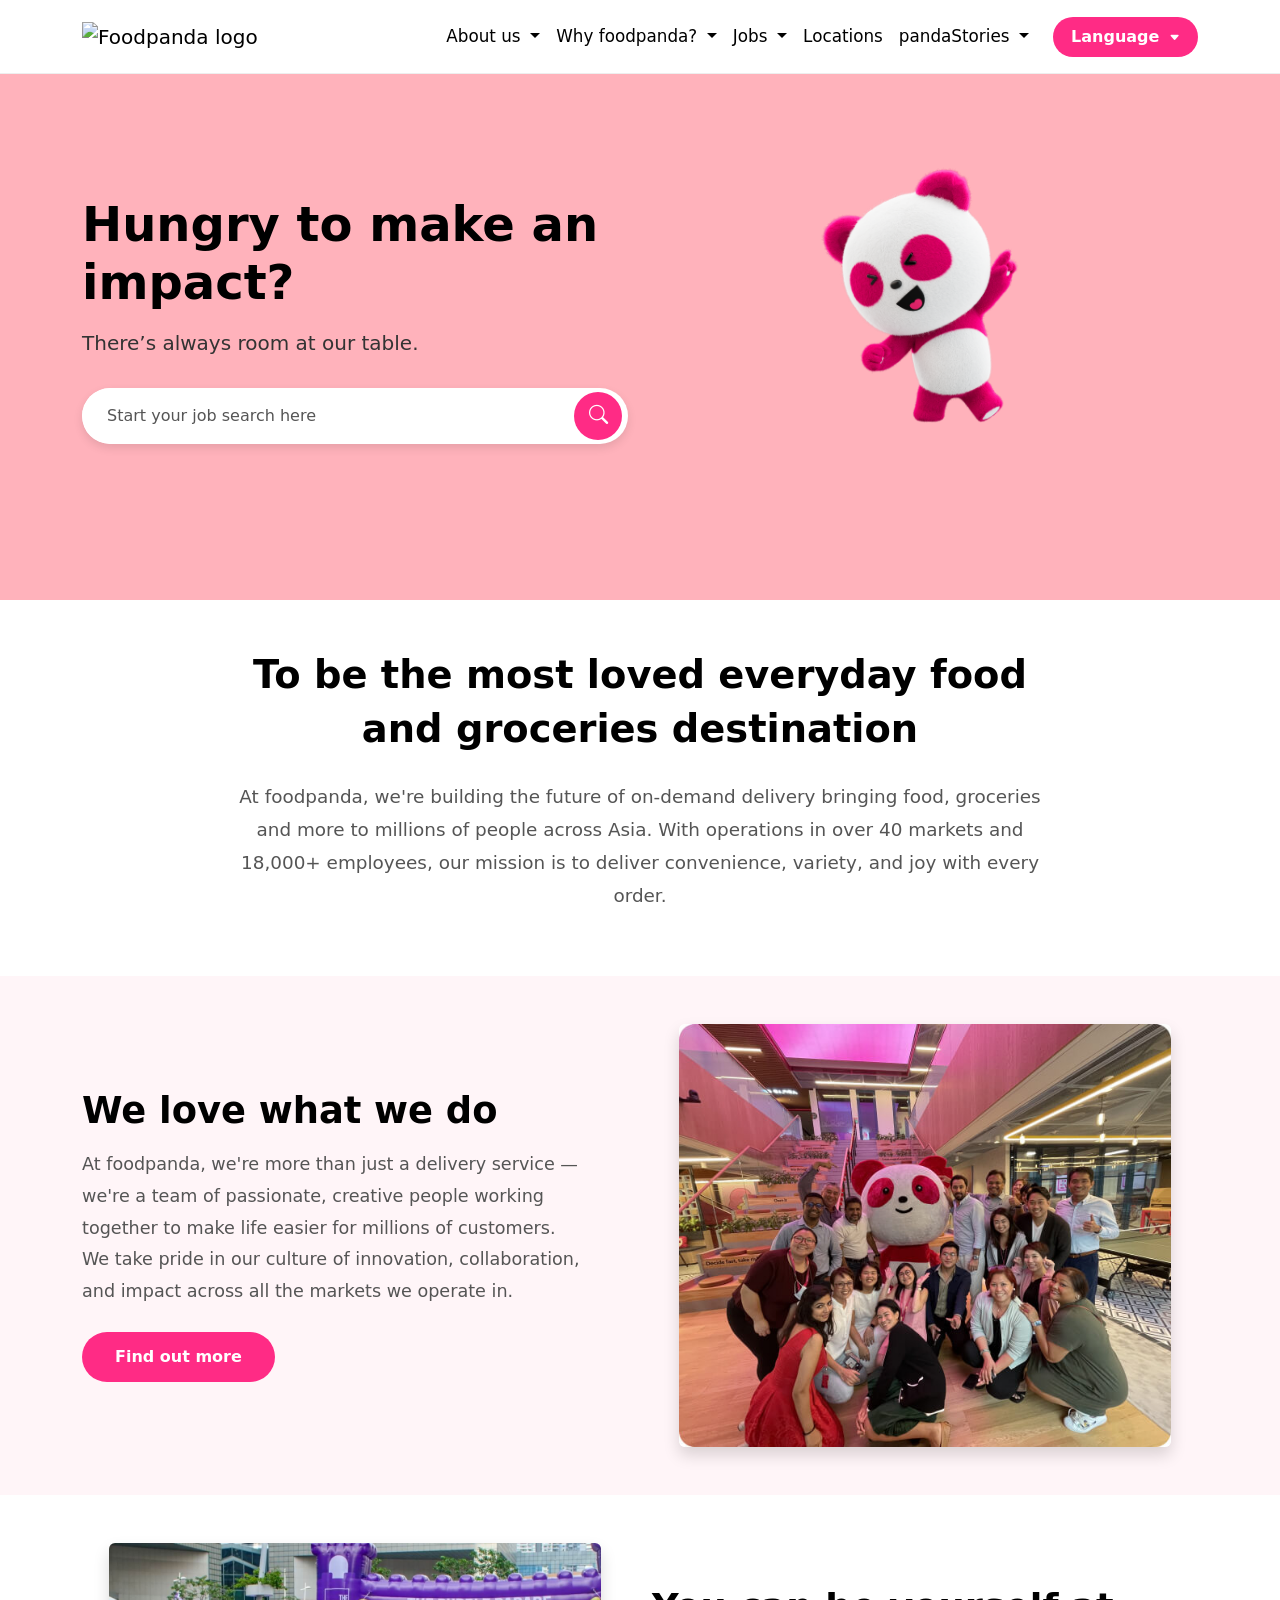
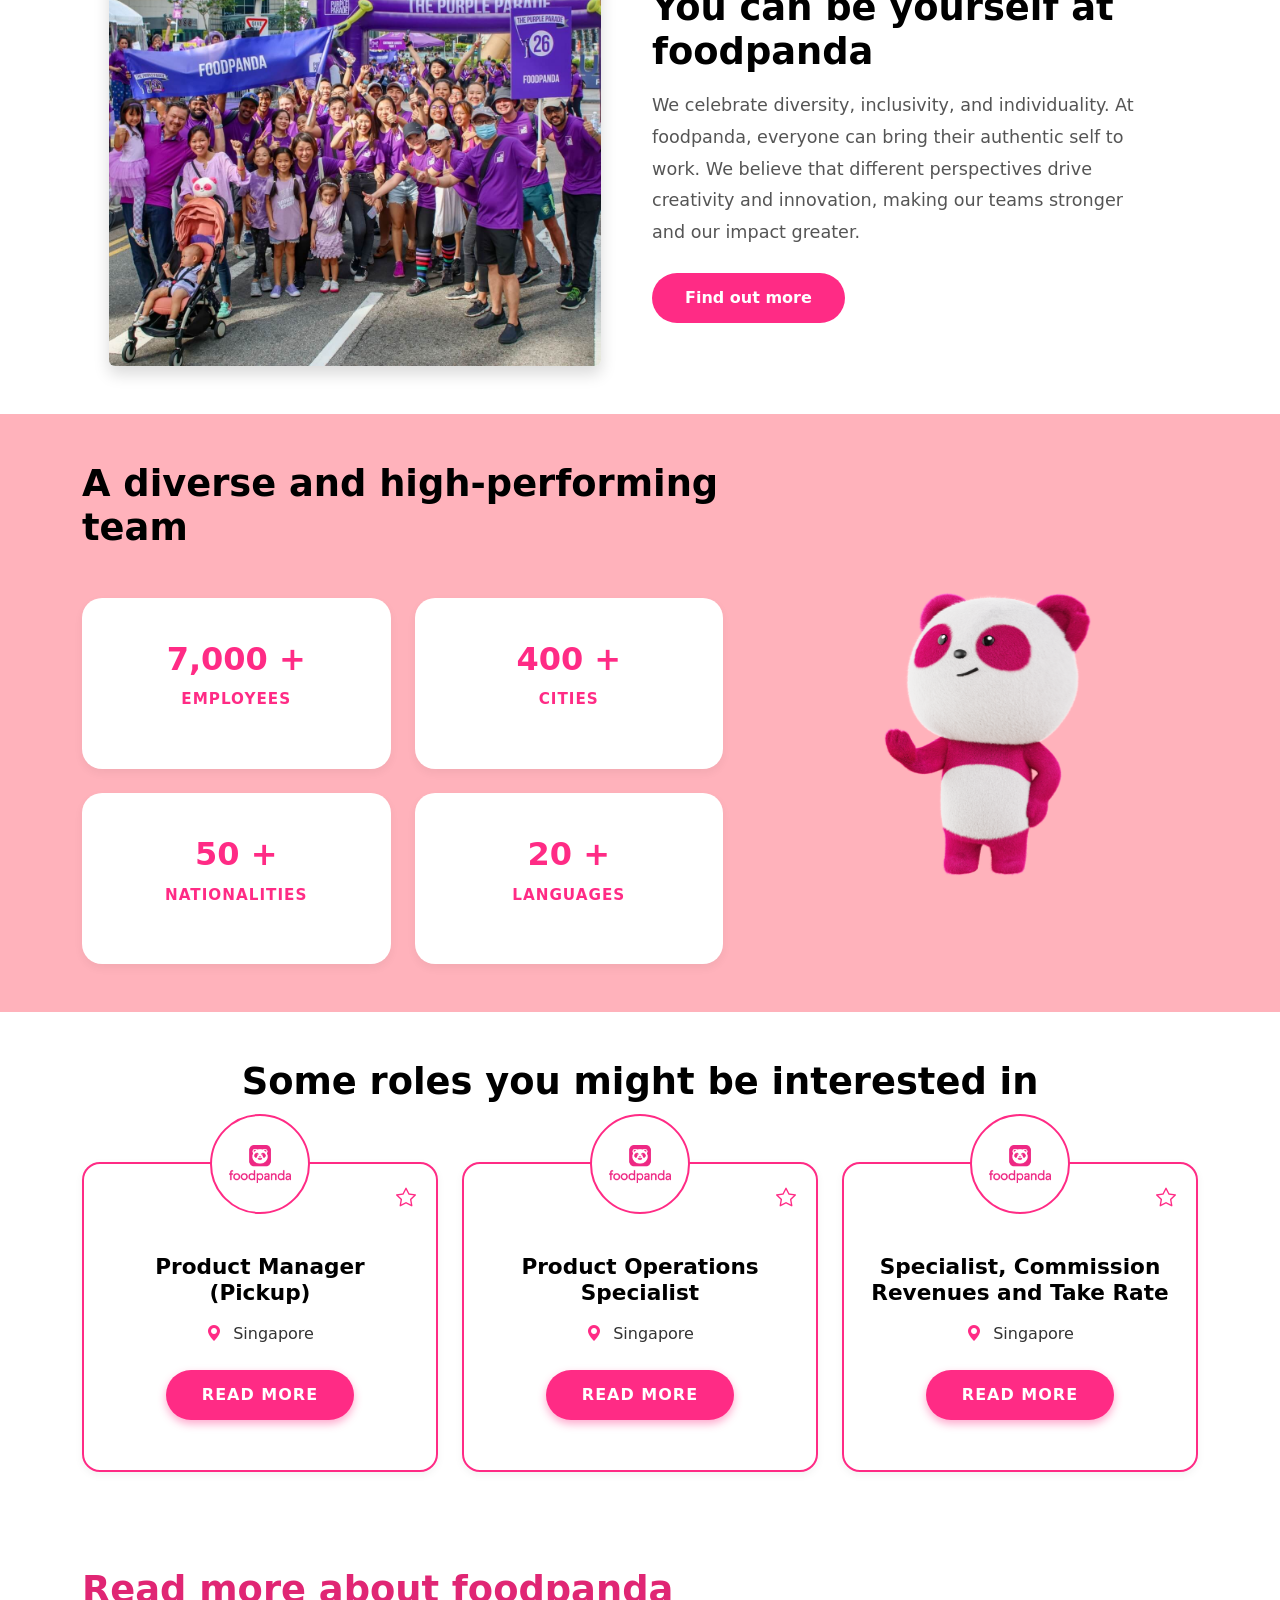
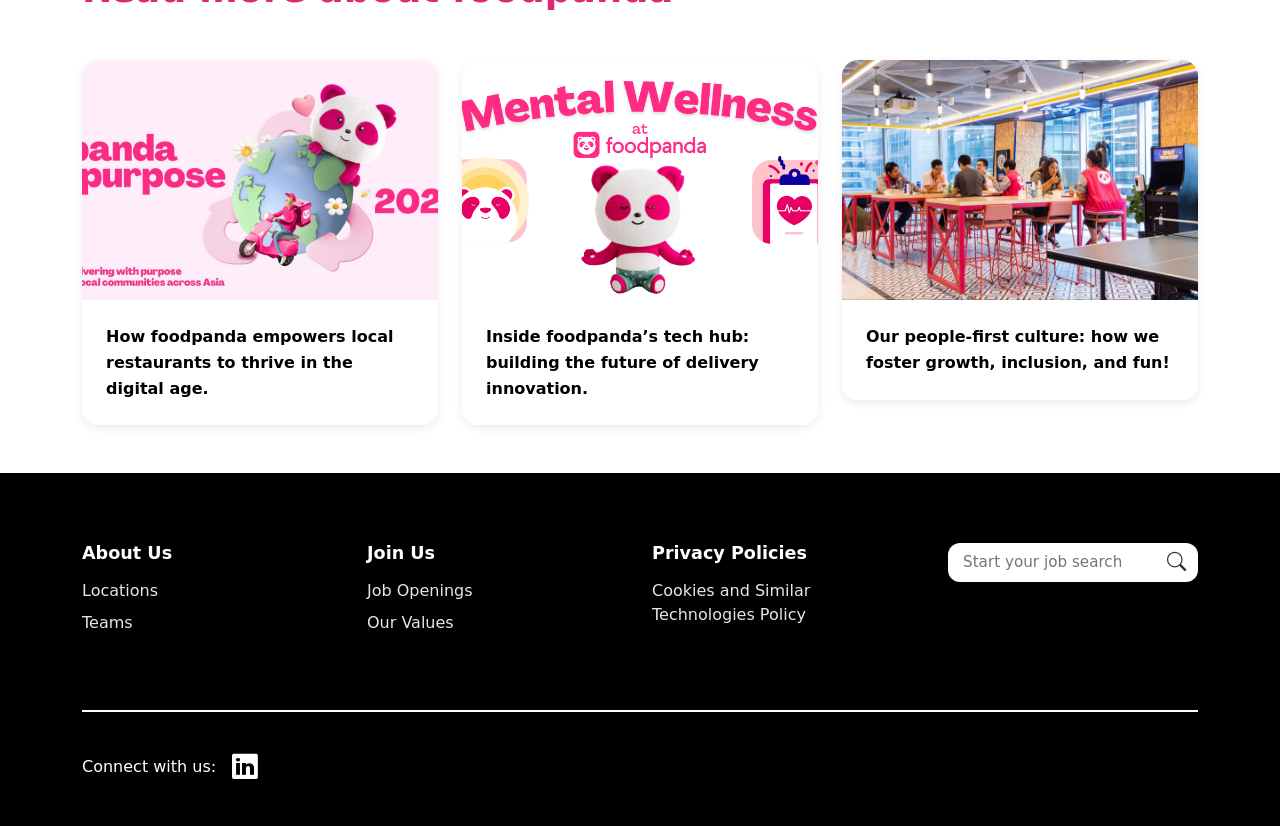
==== career.html @ 2c061052 "complete-career-page" ====
<!doctype html>
<html lang="en">

<head>
  <meta charset="utf-8">
  <meta name="viewport" content="width=device-width, initial-scale=1">
  <title>Careers | foodpanda</title>

  <!-- Bootstrap -->
  <link href="https://cdn.jsdelivr.net/npm/bootstrap@5.3.3/dist/css/bootstrap.min.css" rel="stylesheet">

  <!-- Icons -->
  <link rel="stylesheet" href="https://cdn.jsdelivr.net/npm/bootstrap-icons@1.11.3/font/bootstrap-icons.min.css">

  <!-- Custom CSS -->
  <link rel="stylesheet" href="career.css">

  <link rel="shortcut icon" href="assets/images/favicon.ico" type="image/x-icon">
</head>

<body>

  <!-- ===== NAVBAR ===== -->
<nav class="navbar navbar-expand-lg fixed-top fp-navbar">
  <div class="container">
    <!-- Logo -->
    <a class="navbar-brand" href="#">
      <img src="assets/images/foodpanda-logo.svg" alt="Foodpanda logo">
    </a>

    <!-- Toggler button -->
    <button class="navbar-toggler" type="button" data-bs-toggle="collapse" data-bs-target="#navbarNav"
      aria-controls="navbarNav" aria-expanded="false" aria-label="Toggle navigation">
      <span class="navbar-toggler-icon"></span>
    </button>

    <!-- Navbar Links -->
    <div class="collapse navbar-collapse" id="navbarNav">
      <ul class="navbar-nav ms-auto align-items-lg-center">
        <!-- About Us -->
        <li class="nav-item dropdown">
          <a class="nav-link dropdown-toggle" href="#" id="aboutDropdown" role="button" data-bs-toggle="dropdown"
            aria-expanded="false">
            About us
          </a>
          <ul class="dropdown-menu" aria-labelledby="aboutDropdown">
            <li><a class="dropdown-item" href="#">Culture and Values</a></li>
            <li><a class="dropdown-item" href="#">Our Teams</a></li>
          </ul>
        </li>

        <!-- Why foodpanda -->
        <li class="nav-item dropdown">
          <a class="nav-link dropdown-toggle" href="#" id="whyDropdown" role="button" data-bs-toggle="dropdown"
            aria-expanded="false">
            Why foodpanda?
          </a>
          <ul class="dropdown-menu" aria-labelledby="whyDropdown">
            <li><a class="dropdown-item" href="#">Culture and Values</a></li>
            <li><a class="dropdown-item" href="#">Diversity, Equity & Inclusion</a></li>
            <li><a class="dropdown-item" href="#">Benifits</a></li>
          </ul>
        </li>
        
        <!-- Jobs -->
        <li class="nav-item dropdown">
          <a class="nav-link dropdown-toggle" href="#" id="jobsDropdown" role="button" data-bs-toggle="dropdown"
            aria-expanded="false">
            Jobs
          </a>
          <ul class="dropdown-menu" aria-labelledby="jobsDropdown">
            <li><a class="dropdown-item" href="#">All Jobs</a></li>
            <li><a class="dropdown-item" href="#">PowerUp! SG Tech Traineeship</a></li>
          </ul>
        </li>

        <!-- Locations -->
        <li class="nav-item">
          <a class="nav-link" href="#">Locations</a>
        </li>

        <!-- pandaStories -->
        <li class="nav-item dropdown">
          <a class="nav-link dropdown-toggle" href="#" id="storiesDropdown" role="button" data-bs-toggle="dropdown"
            aria-expanded="false">
            pandaStories
          </a>
          <ul class="dropdown-menu" aria-labelledby="storiesDropdown">
            <li><a class="dropdown-item" href="#">Foodpanda Blog</a></li>
            <li><a class="dropdown-item" href="#">Foodpanda News</a></li>
            <li><a class="dropdown-item" href="#">Foodpanda Data Blog</a></li>
          </ul>
        </li>

        <!-- Language Button -->
        <li class="nav-item ms-lg-3">
          <button class="btn-language">Language <i class="bi bi-caret-down-fill"></i></button>
        </li>
      </ul>
    </div>
  </div>
</nav>



  <!-- ===== HERO SECTION ===== -->
  <section class="career-hero d-flex align-items-center">
    <div class="container">
      <div class="row align-items-center">
        <!-- Left Text -->
        <div class="col-lg-6 col-md-8 text-center text-md-start">
          <h1 class="fw-bold mb-3">Hungry to make an impact?</h1>
          <p class="hero-subtext mb-4">There’s always room at our table.</p>

          <!-- Search Bar -->
          <div class="search-bar d-flex align-items-center">
            <input type="text" class="form-control" placeholder="Start your job search here">
            <button class="btn btn-pink"><i class="bi bi-search"></i></button>
          </div>
        </div>

        <!-- Right Image -->
        <div class="col-lg-6 text-center mt-5 mt-lg-0">
          <img src="assets/images/panda.png" class="hero-img img-fluid">
        </div>
      </div>
    </div>
  </section>


<!-- ===== OUR MISSION SECTION ===== -->
<section class="mission-section text-center py-5">
  <div class="container">
    <h2 class="fw-bold mb-4">
      To be the most loved everyday food and groceries destination
    </h2>
    <p class="mission-text mx-auto">
      At foodpanda, we're building the future of on-demand delivery bringing food, groceries and more to millions 
      of people across Asia. With operations in over 40 markets and 18,000+ employees, our mission is to deliver 
      convenience, variety, and joy with every order.
    </p>
  </div>
</section>


<!-- ===== WE LOVE WHAT WE DO SECTION ===== -->
<section class="love-section py-5">
  <div class="container">
    <div class="row align-items-center">
      <!-- Left text -->
      <div class="col-lg-6 mb-4 mb-lg-0">
        <h2 class="fw-bold mb-3">We love what we do</h2>
        <p class="love-text mb-4">
          At foodpanda, we're more than just a delivery service — we're a team of passionate, 
          creative people working together to make life easier for millions of customers.  
          We take pride in our culture of innovation, collaboration, and impact across all the 
          markets we operate in.
        </p>
        <a href="#" class="btn btn-pink">Find out more</a>
      </div>

      <!-- Right image -->
      <div class="col-lg-6 text-center">
        <img src="assets/images/love-what-we-do.jpg" alt="We love what we do" class="img-fluid rounded shadow love-img">
      </div>
    </div>
  </div>
</section>


<!-- ===== YOU CAN BE YOURSELF SECTION ===== -->
<section class="yourself-section py-5">
  <div class="container">
    <div class="row align-items-center flex-lg-row-reverse">
      <!-- Text (right side on desktop) -->
      <div class="col-lg-6 mb-4 mb-lg-0">
        <h2 class="fw-bold mb-3">You can be yourself at foodpanda</h2>
        <p class="yourself-text mb-4">
          We celebrate diversity, inclusivity, and individuality.  
          At foodpanda, everyone can bring their authentic self to work.  
          We believe that different perspectives drive creativity and innovation,  
          making our teams stronger and our impact greater.
        </p>
        <a href="#" class="btn btn-pink">Find out more</a>
      </div>

      <!-- Image (left side) -->
      <div class="col-lg-6 text-center">
        <img src="assets/images/be-yourself.jpg" alt="Be yourself at foodpanda" class="img-fluid rounded shadow yourself-img">
      </div>
    </div>
  </div>
</section>


<!-- ===== DIVERSE & HIGH-PERFORMING TEAM SECTION ===== -->
<section class="team-section py-5">
  <div class="container">
    <div class="row align-items-center">
      <!-- Left content -->
      <div class="col-lg-7 text-center text-lg-start mb-5 mb-lg-0">
        <h2 class="fw-bold mb-5">A diverse and high-performing team</h2>
        <div class="row g-4 justify-content-center justify-content-lg-start">
          
          <div class="col-6 col-md-6 col-lg-6">
            <div class="stat-card">
              <h3>7,000 +</h3>
              <p>EMPLOYEES</p>
            </div>
          </div>
          
          <div class="col-6 col-md-6 col-lg-6">
            <div class="stat-card">
              <h3>400 +</h3>
              <p>CITIES</p>
            </div>
          </div>

          <div class="col-6 col-md-6 col-lg-6">
            <div class="stat-card">
              <h3>50 +</h3>
              <p>NATIONALITIES</p>
            </div>
          </div>
          
          <div class="col-6 col-md-6 col-lg-6">
            <div class="stat-card">
              <h3>20 +</h3>
              <p>LANGUAGES</p>
            </div>
          </div>

        </div>
      </div>

      <!-- Right mascot image -->
      <div class="col-lg-5 text-center">
        <img src="assets/images/panda-image.svg" alt="panda mascot" class="img-fluid team-img">
      </div>
    </div>
  </div>
</section>
<!-- ===== JOB ROLES SECTION (REAL DESIGN) ===== -->
<section class="roles-section py-5">
  <div class="container text-center">
    <h2 class="fw-bold mb-5">Some roles you might be interested in</h2>

    <div class="row g-4 justify-content-center">

      <!-- Card 1 -->
      <div class="col-md-6 col-lg-4">
        <div class="role-card position-relative">
          <div class="role-logo-circle">
            <img src="assets/images/foodpanda-logo-small.png" alt="Foodpanda logo">
          </div>
          <i class="bi bi-star role-fav"></i>
          <div class="role-content">
            <h4 class="fw-bold mb-3">Product Manager (Pickup)</h4>
            <p class="role-location mb-4">
              <i class="bi bi-geo-alt-fill"></i> Singapore
            </p>
            <a href="#" class="btn btn-pink-fill">Read more</a>
          </div>
        </div>
      </div>

      <!-- Card 2 -->
      <div class="col-md-6 col-lg-4">
        <div class="role-card position-relative">
          <div class="role-logo-circle">
            <img src="assets/images/foodpanda-logo-small.png" alt="Foodpanda logo">
          </div>
          <i class="bi bi-star role-fav"></i>
          <div class="role-content">
            <h4 class="fw-bold mb-3">Product Operations Specialist</h4>
            <p class="role-location mb-4">
              <i class="bi bi-geo-alt-fill"></i> Singapore
            </p>
            <a href="#" class="btn btn-pink-fill">Read more</a>
          </div>
        </div>
      </div>

      <!-- Card 3 -->
      <div class="col-md-6 col-lg-4">
        <div class="role-card position-relative">
          <div class="role-logo-circle">
            <img src="assets/images/foodpanda-logo-small.png" alt="Foodpanda logo">
          </div>
          <i class="bi bi-star role-fav"></i>
          <div class="role-content">
            <h4 class="fw-bold mb-3">Specialist, Commission Revenues and Take Rate</h4>
            <p class="role-location mb-4">
              <i class="bi bi-geo-alt-fill"></i> Singapore
            </p>
            <a href="#" class="btn btn-pink-fill">Read more</a>
          </div>
        </div>
      </div>

    </div>
  </div>
</section>


<!-- ===== READ MORE ABOUT FOODPANDA SECTION ===== -->
<section class="about-fp-section py-5">
  <div class="container text-center">
    <h2 class="fw-bold mb-5">Read more about foodpanda</h2>

    <div class="row g-4 justify-content-center">

      <!-- CARD 1 -->
      <div class="col-md-6 col-lg-4">
        <div class="fp-article-card">
          <div class="fp-img">
            <img src="assets/images/article-1.jpg" alt="foodpanda article 1">
          </div>
          <div class="fp-text text-start p-4">
            <p class="mb-0 fw-semibold">How foodpanda empowers local restaurants to thrive in the digital age.</p>
          </div>
        </div>
      </div>

      <!-- CARD 2 -->
      <div class="col-md-6 col-lg-4">
        <div class="fp-article-card">
          <div class="fp-img">
            <img src="assets/images/article-2.jpg" alt="foodpanda article 2">
          </div>
          <div class="fp-text text-start p-4">
            <p class="mb-0 fw-semibold">Inside foodpanda’s tech hub: building the future of delivery innovation.</p>
          </div>
        </div>
      </div>

      <!-- CARD 3 -->
      <div class="col-md-6 col-lg-4">
        <div class="fp-article-card">
          <div class="fp-img">
            <img src="assets/images/article-3.jpg" alt="foodpanda article 3">
          </div>
          <div class="fp-text text-start p-4">
            <p class="mb-0 fw-semibold">Our people-first culture: how we foster growth, inclusion, and fun!</p>
          </div>
        </div>
      </div>

    </div>
  </div>
</section>


<!-- ===== FOOTER SECTION ===== -->
<footer class="career-footer">
  <div class="container">

    <div class="row align-items-start footer-main">
      <!-- About Us -->
      <div class="col-md-3 col-6 mb-4">
        <h5>About Us</h5>
        <ul class="footer-links list-unstyled">
          <li><a href="#">Locations</a></li>
          <li><a href="#">Teams</a></li>
        </ul>
      </div>

      <!-- Join Us -->
      <div class="col-md-3 col-6 mb-4">
        <h5>Join Us</h5>
        <ul class="footer-links list-unstyled">
          <li><a href="#">Job Openings</a></li>
          <li><a href="#">Our Values</a></li>
        </ul>
      </div>

      <!-- Privacy -->
      <div class="col-md-3 col-12 mb-4">
        <h5>Privacy Policies</h5>
        <ul class="footer-links list-unstyled">
          <li><a href="#">Cookies and Similar Technologies Policy</a></li>
        </ul>
      </div>

      <!-- Search Bar -->
      <div class="col-md-3 col-12 mb-4 text-md-end text-start">
        <div class="footer-search position-relative">
          <input type="text" class="footer-search-input" placeholder="Start your job search">
          <i class="bi bi-search footer-search-icon"></i>
        </div>
      </div>
    </div>


    <hr class="footer-divider">

<div class="footer-bottom d-flex align-items-center flex-wrap">
  <p class="mb-0 me-2">Connect with us:</p>
  <a href="#" class="footer-social-linkedin">
    <i class="bi bi-linkedin"></i>
  </a>
</div>
    
  </div>
</footer>












  <!-- Bootstrap JS -->
  <script src="https://cdn.jsdelivr.net/npm/bootstrap@5.3.3/dist/js/bootstrap.bundle.min.js"></script>
  <script src="career.js"></script>
</body>

</html>
---- career.css ----
* {
  margin: 0;
  padding: 0;
  box-sizing: border-box;
}
/* ===== FOODPANDA CAREERS NAVBAR ===== */
.fp-navbar {
  background-color: #fff;
  border-bottom: 1px solid #eee;
  padding: 14px 0;
  z-index: 1000;
  transition: all 0.3s ease;
}

.navbar-brand img {
  height: 38px;
}

/* Nav links */
.nav-link {
  color: #000 !important;
  font-weight: 500;
  font-size: 1.05rem;
  padding: 10px 15px;
  transition: color 0.3s ease;
}

.nav-link:hover {
  color: #FF2B85 !important;
}

.nav-item.dropdown .dropdown-menu {
  border-radius: 10px;
  border: none;
  box-shadow: 0 5px 15px rgba(0, 0, 0, 0.15);
  padding: 10px 0;
}

.dropdown-item {
  font-weight: 500;
  padding: 10px 20px;
}

.dropdown-item:hover {
  background-color: #FFF0F5;
  color: #FF2B85;
}

/* Saved Jobs link */
.saved-jobs {
  color: #FF2B85 !important;
  font-weight: 600;
}

/* Language Button */
.btn-language {
  background-color: #FF2B85;
  color: #fff;
  border: none;
  border-radius: 30px;
  padding: 8px 18px;
  font-weight: 600;
  transition: background 0.3s ease;
}

.btn-language:hover {
  background-color: #e02674;
}

/* Navbar toggler (Bootstrap) */
.navbar-toggler {
  border: none;
}

.navbar-toggler-icon {
  background-image: url("data:image/svg+xml,%3Csvg xmlns='http://www.w3.org/2000/svg' fill='%23000' viewBox='0 0 30 30'%3E%3Cpath stroke='rgba%280, 0, 0, 0.6%29' stroke-width='2' stroke-linecap='round' d='M4 7h22M4 15h22M4 23h22'/%3E%3C/svg%3E");
}

/* Dropdown caret icon spacing */
.bi-caret-down-fill {
  font-size: 0.7rem;
  margin-left: 4px;
}

/* Responsive behavior */
@media (max-width: 992px) {
  .nav-link {
    padding: 10px;
    text-align: center;
  }
  .btn-language {
    margin: 10px auto;
    display: block;
  }
  .saved-jobs {
    text-align: center;
  }
}

/* ===== HERO SECTION ===== */
.career-hero {
  background-color: #ffb2bb; /* corrected pink tone */
  min-height: 600px;
  padding-top: 120px;
  padding-bottom: 80px;
}

.career-hero h1 {
  font-size: 3rem;
  font-weight: 800;
  color: #000;
}

.hero-subtext {
  font-size: 1.25rem;
  color: #333;
}
/* ===== SEARCH BAR FIX ===== */
.search-bar {
  display: flex;
  align-items: center;
  background-color: #fff;
  border-radius: 50px;
  overflow: hidden;
  width: 100%;
  max-width: 600px; /* ✅ longer, matching real site */
  margin-top: 30px;
  margin-left: 0;
  box-shadow: 0 4px 10px rgba(0, 0, 0, 0.1);
}

.search-bar input {
  flex: 1;
  border: none;
  padding: 16px 25px;
  font-size: 1rem;
  color: #333;
  outline: none;
  border-radius: 50px 0 0 50px;
}

.search-bar input::placeholder {
  color: #555;
  font-weight: 500;
}

.search-bar .btn-pink {
  background-color: #FF2B85;
  color: #fff;
  border: none;
  border-radius: 50%;
  width: 48px;
  height: 48px;
  display: flex;
  align-items: center;
  justify-content: center;
  margin-right: 6px;
  margin-left: -10px;
  transition: background-color 0.3s ease;
}

.search-bar .btn-pink:hover {
  background-color: #e02674;
}

.search-bar .btn-pink i {
  font-size: 1.2rem;
}

.hero-img {
  max-width: 420px;
}

/* ===== RESPONSIVE ===== */
@media (max-width: 992px) {
  .career-hero {
    text-align: center;
    padding-top: 100px;
  }

  .career-hero h1 {
    font-size: 2.3rem;
  }

  .search-bar {
    margin: 20px auto 0;
  }

  .hero-img {
    max-width: 300px;
    margin-top: 30px;
  }
}


/* ===== OUR MISSION SECTION ===== */
.mission-section {
  background-color: #fff;
  color: #000;
  padding: 100px 0;
}

.mission-section h2 {
  font-size: 2.4rem;
  font-weight: 800;
  max-width: 800px;
  margin: 0 auto 25px auto;
  line-height: 1.4;
}

.mission-text {
  font-size: 1.15rem;
  color: #555;
  max-width: 820px;
  line-height: 1.8;
}

/* Responsive */
@media (max-width: 992px) {
  .mission-section h2 {
    font-size: 2rem;
  }

  .mission-text {
    font-size: 1rem;
  }
}


/* ===== WE LOVE WHAT WE DO ===== */
.love-section {
  background-color: #FFF5F8; /* light soft pink background */
  color: #000;
  padding: 100px 0;
}

.love-section h2 {
  font-size: 2.3rem;
  font-weight: 800;
  margin-bottom: 20px;
}

.love-text {
  font-size: 1.1rem;
  color: #555;
  line-height: 1.8;
  max-width: 500px;
}

.love-section .btn-pink {
  background-color: #FF2B85;
  color: #fff;
  border-radius: 30px;
  padding: 12px 32px;
  font-weight: 600;
  transition: background-color 0.3s ease;
}

.love-section .btn-pink:hover {
  background-color: #e02674;
}

.love-img {
  border-radius: 12px;
  max-width: 90%;
  transition: transform 0.3s ease;
}

.love-img:hover {
  transform: scale(1.03);
}

/* Responsive */
@media (max-width: 992px) {
  .love-section {
    text-align: center;
    padding: 80px 20px;
  }
  .love-section h2 {
    font-size: 2rem;
  }
  .love-text {
    font-size: 1rem;
    margin: 0 auto 20px;
  }
  .love-img {
    max-width: 100%;
  }
}


/* ===== YOU CAN BE YOURSELF SECTION ===== */
.yourself-section {
  background-color: #fff;
  color: #000;
  padding: 100px 0;
}

.yourself-section h2 {
  font-size: 2.3rem;
  font-weight: 800;
  margin-bottom: 20px;
}

.yourself-text {
  font-size: 1.1rem;
  color: #555;
  line-height: 1.8;
  max-width: 500px;
}

.yourself-section .btn-pink {
  background-color: #FF2B85;
  color: #fff;
  border-radius: 30px;
  padding: 12px 32px;
  font-weight: 600;
  transition: background-color 0.3s ease;
}

.yourself-section .btn-pink:hover {
  background-color: #e02674;
}

.yourself-img {
  border-radius: 12px;
  max-width: 90%;
  transition: transform 0.3s ease;
}

.yourself-img:hover {
  transform: scale(1.03);
}

/* Responsive */
@media (max-width: 992px) {
  .yourself-section {
    text-align: center;
    padding: 80px 20px;
  }
  .yourself-section h2 {
    font-size: 2rem;
  }
  .yourself-text {
    font-size: 1rem;
    margin: 0 auto 20px;
  }
  .yourself-img {
    max-width: 100%;
    margin-bottom: 25px;
  }
}

/* ===== TEAM SECTION (CARD STYLE) ===== */
.team-section {
  background-color: #ffb2bb; /* ✅ light pink tone like real Foodpanda site */
  color: #000;
  padding: 100px 0;
}

.team-section h2 {
  font-size: 2.3rem;
  font-weight: 800;
  color: #000;
}

.stat-card {
  background-color: #fff;
  border-radius: 20px;
  padding: 40px 30px;
  text-align: center;
  border: 2px solid rgba(255, 255, 255, 0.6);
  box-shadow: 0 4px 10px rgba(0, 0, 0, 0.05);
  transition: transform 0.3s ease, box-shadow 0.3s ease;
}

.stat-card:hover {
  transform: translateY(-5px);
  box-shadow: 0 6px 18px rgba(0, 0, 0, 0.1);
}

.stat-card h3 {
  font-size: 2rem;
  font-weight: 800;
  color: #FF2B85;
  margin-bottom: 10px;
}

.stat-card p {
  font-size: 0.95rem;
  font-weight: 700;
  color: #FF2B85;
  letter-spacing: 1px;
}

.team-img {
  max-width: 350px;
}

/* Responsive */
@media (max-width: 992px) {
  .team-section {
    text-align: center;
    padding: 80px 20px;
  }

  .stat-card {
    padding: 30px 20px;
  }

  .stat-card h3 {
    font-size: 1.7rem;
  }

  .team-img {
    max-width: 280px;
    margin-top: 40px;
  }
}

/* ===== JOB ROLES SECTION ===== */

.roles-section {
  background-color: #fff;
  color: #000;
  padding: 100px 0;
}
.roles-section h2 {
  font-size: 2.3rem;
  font-weight: 800;
  margin-bottom: 70px; /* ⬅️ increased from 60px to 70px for proper spacing */
}

.roles-section .row {
  padding-top: 10px;
}

/* CARD DESIGN */
.role-card {
  background-color: #fff;
  border: 2px solid #FF2B85;
  border-radius: 18px;
  position: relative;
  padding: 70px 25px 50px;
  transition: all 0.3s ease;
  overflow: visible;
  box-shadow: 0 3px 8px rgba(0, 0, 0, 0.05);
}

.role-card:hover {
  transform: translateY(-5px);
  box-shadow: 0 6px 15px rgba(0, 0, 0, 0.12);
}

/* LOGO CIRCLE — positioned on card border */
.role-logo-circle {
  width: 100px;
  height: 100px;
  border-radius: 50%;
  border: 2px solid #FF2B85;
  background: #fff;
  display: flex;
  align-items: center;
  justify-content: center;
  position: absolute;
  top: -50px;
  left: 50%;
  transform: translateX(-50%);
  z-index: 2;
}

.role-logo-circle img {
  height: 38px;
}

/* STAR ICON */
.role-fav {
  position: absolute;
  top: 18px;
  right: 20px;
  font-size: 1.25rem;
  color: #FF2B85;
  cursor: pointer;
  transition: transform 0.3s ease;
}

.role-fav:hover {
  transform: scale(1.2);
}

/* TEXT & SPACING */
.role-content {
  padding-top: 20px;
}

.role-card h4 {
  font-size: 1.35rem;
  font-weight: 700;
  color: #000;
  margin-bottom: 15px;
}

.role-location {
  font-size: 1rem;
  color: #333;
}

.role-location i {
  color: #FF2B85;
  margin-right: 6px;
}

/* BUTTON — identical to real Foodpanda */
.btn-pink-fill {
  display: inline-block;
  background-color: #FF2B85;
  color: #fff;
  border: none;
  border-radius: 40px;
  padding: 13px 36px;
  font-weight: 700;
  letter-spacing: 1px;
  text-transform: uppercase;
  box-shadow: 0 4px 8px rgba(255, 43, 133, 0.4);
  transition: all 0.3s ease;
}

.btn-pink-fill:hover {
  background-color: #e02674;
  box-shadow: 0 6px 16px rgba(0, 0, 0, 0.2);
  color: #fff;
}

/* RESPONSIVE DESIGN */
@media (max-width: 992px) {
  .roles-section {
    padding: 80px 20px;
  }

  .role-card {
    margin-top: 60px;
  }

  .role-logo-circle {
    width: 80px;
    height: 80px;
    top: -40px;
  }

  .roles-section h2 {
    font-size: 2rem;
  }
}


/* ===== READ MORE ABOUT FOODPANDA ===== */
.about-fp-section {
  background-color: #fff;
  color: #000;
  padding: 100px 0;
}

.about-fp-section h2 {
  font-size: 2.3rem;
  font-weight: 800;
  margin-bottom: 70px;
  color: #e02674;
  text-align: left;
}

/* Card styling */
.fp-article-card {
  border-radius: 16px;
  overflow: hidden;
  background-color: #fff;
  box-shadow: 0 3px 10px rgba(0, 0, 0, 0.08);
  transition: all 0.35s ease;
  cursor: pointer;
}

.fp-article-card:hover {
  transform: translateY(-6px);
  box-shadow: 0 6px 16px rgba(0, 0, 0, 0.15);
}

/* Image part */
.fp-article-card .fp-img img {
  width: 100%;
  height: 240px;
  object-fit: cover;
  transition: transform 0.5s ease;
}

.fp-article-card:hover .fp-img img {
  transform: scale(1.05);
}

/* Text part */
.fp-text {
  background: #fff;
  color: #000;
  font-size: 1rem;
  line-height: 1.6;
}

.fp-text p {
  margin: 0;
}

/* Responsive */
@media (max-width: 992px) {
  .fp-article-card .fp-img img {
    height: 200px;
  }
  .about-fp-section h2 {
    font-size: 2rem;
  }
}

/* ===== CAREER PAGE FOOTER (REAL STYLE) ===== */
.career-footer {
  background-color: #000;
  color: #fff;
  padding: 70px 0 40px;
  font-size: 1rem;
}

.career-footer h5 {
  font-weight: 700;
  margin-bottom: 15px;
  font-size: 1.1rem;
}

.footer-links li {
  margin-bottom: 8px;
}

.footer-links a {
  color: #fff;
  text-decoration: none;
  opacity: 0.9;
  transition: opacity 0.3s ease;
}

.footer-links a:hover {
  opacity: 0.7;
}

/* Footer Search */
.footer-search {
  position: relative;
  display: inline-block;
}

.footer-search-input {
  border: none;
  border-radius: 12px;
  padding: 8px 40px 8px 15px;
  background: #fff;
  color: #333;
  font-size: 0.95rem;
  width: 100%;
  max-width: 260px;
}

.footer-search-icon {
  position: absolute;
  top: 50%;
  right: 12px;
  transform: translateY(-50%);
  font-size: 1.2rem;
  color: #000;
  opacity: 0.8;
}

/* Divider line */
.footer-divider {
  border: none;
  border-top: 1px solid rgba(255, 255, 255, 0.4);
  margin: 40px 0;
}

/* Bottom */
.footer-bottom {
  color: #fff;
  font-size: 0.95rem;
}

.footer-social a {
  color: #fff;
  font-size: 1.5rem;
  margin-left: 10px;
  transition: opacity 0.3s ease, transform 0.3s ease;
}

.footer-social a:hover {
  opacity: 0.8;
  transform: scale(1.1);
}

/* === Divider (thick white line) === */
.footer-divider {
  border: none;
  border-top: 2px solid #fff; /* thicker and pure white */
  margin: 35px 0;
  opacity: 1;
}

/* === Footer bottom alignment === */
.footer-bottom {
  color: #fff;
  font-size: 1rem;
  display: flex;
  align-items: center;
  gap: 8px;
}

/* === LinkedIn icon inline with text === */
.footer-social-linkedin i {
  color: #fff;
  font-size: 1.6rem;
  transition: transform 0.3s ease, opacity 0.3s ease;
}

.footer-social-linkedin i:hover {
  transform: scale(1.15);
  opacity: 0.8;
}

/* Responsive */
@media (max-width: 768px) {
  .career-footer {
    text-align: center;
  }
  .footer-bottom {
    flex-direction: column;
    gap: 10px;
    justify-content: center;
  }
  .footer-search-input {
    max-width: 100%;
  }
}


/* ===== BACK TO TOP BUTTON ===== */
.back-to-top {
  position: fixed;
  bottom: 30px;
  right: 30px;
  background-color: #FF2B85;
  color: #fff;
  border: none;
  border-radius: 50%;
  width: 45px;
  height: 45px;
  font-size: 1.8rem;
  cursor: pointer;
  display: flex;
  justify-content: center;
  align-items: center;
  opacity: 0;
  visibility: hidden;
  transition: all 0.4s ease;
  z-index: 9999;
}

.back-to-top:hover {
  background-color: #e02674;
  transform: translateY(-3px);
}

.back-to-top.show {
  opacity: 1;
  visibility: visible;
}
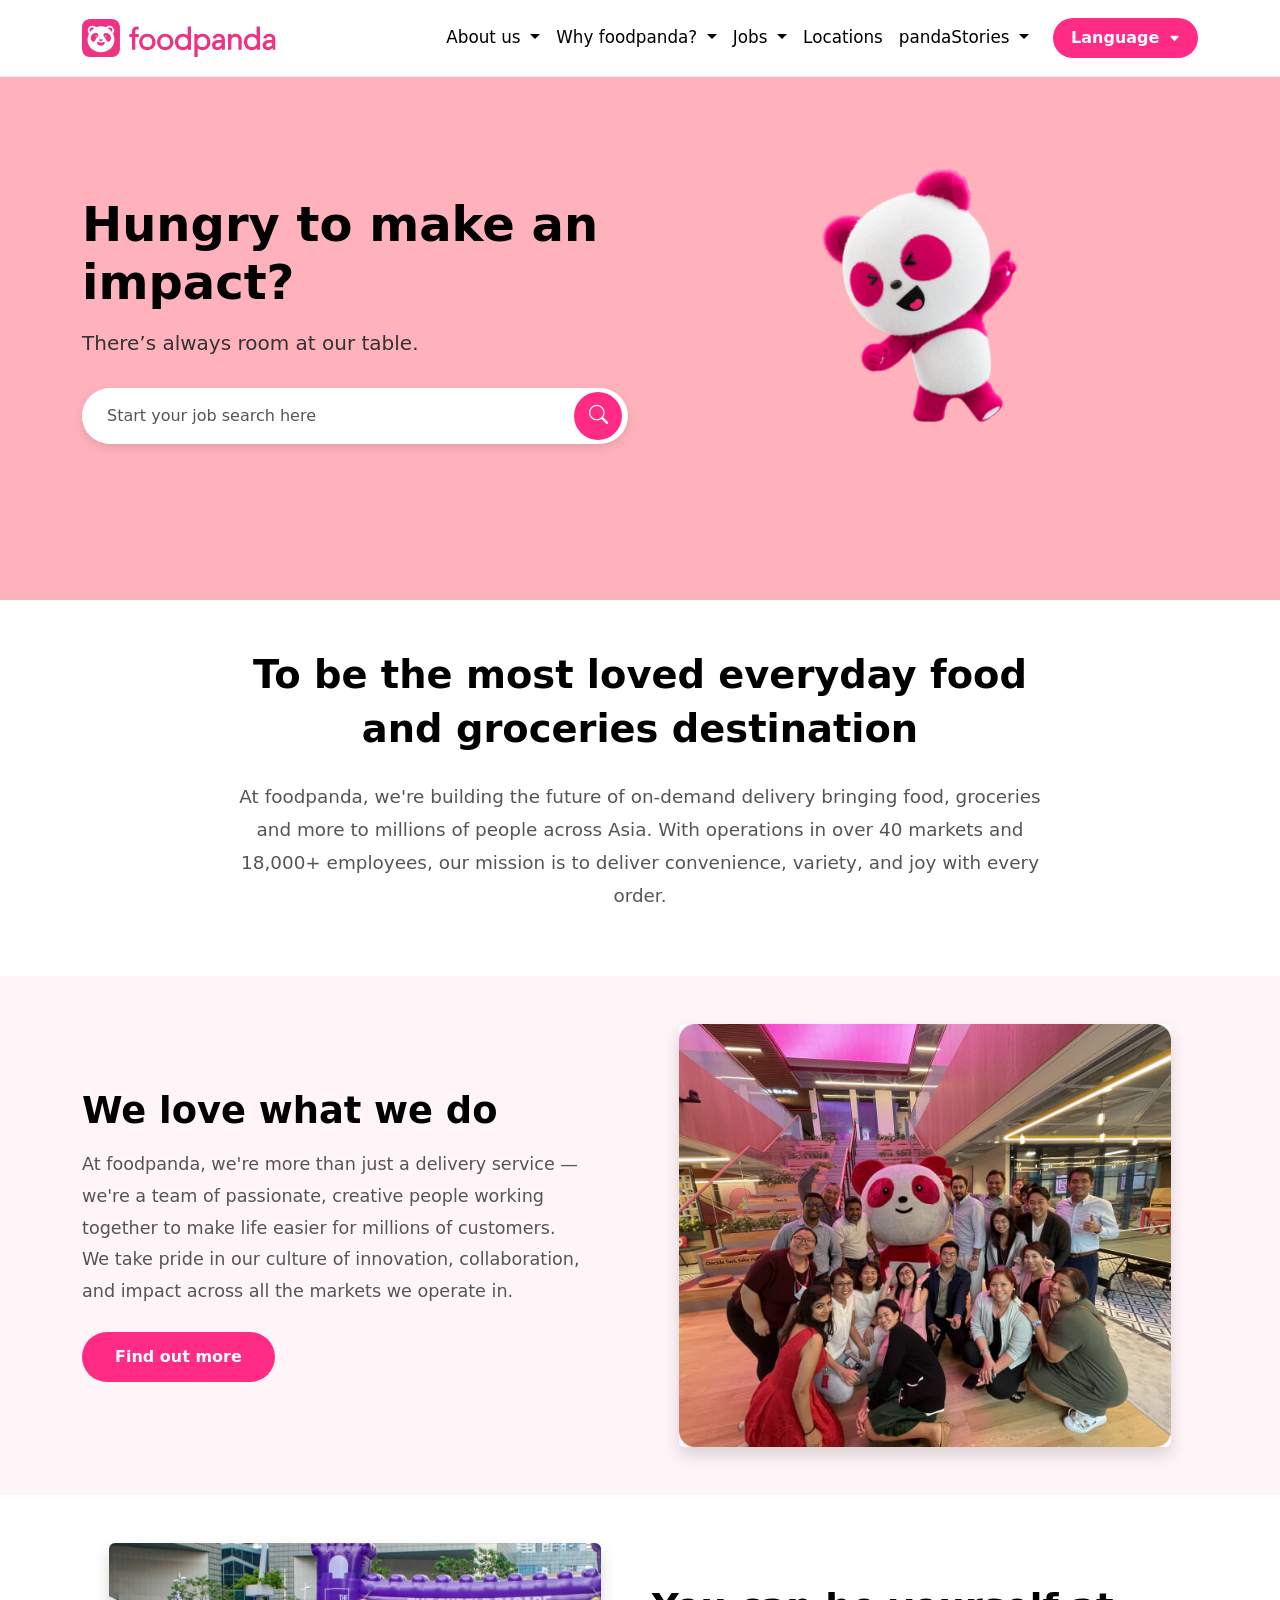
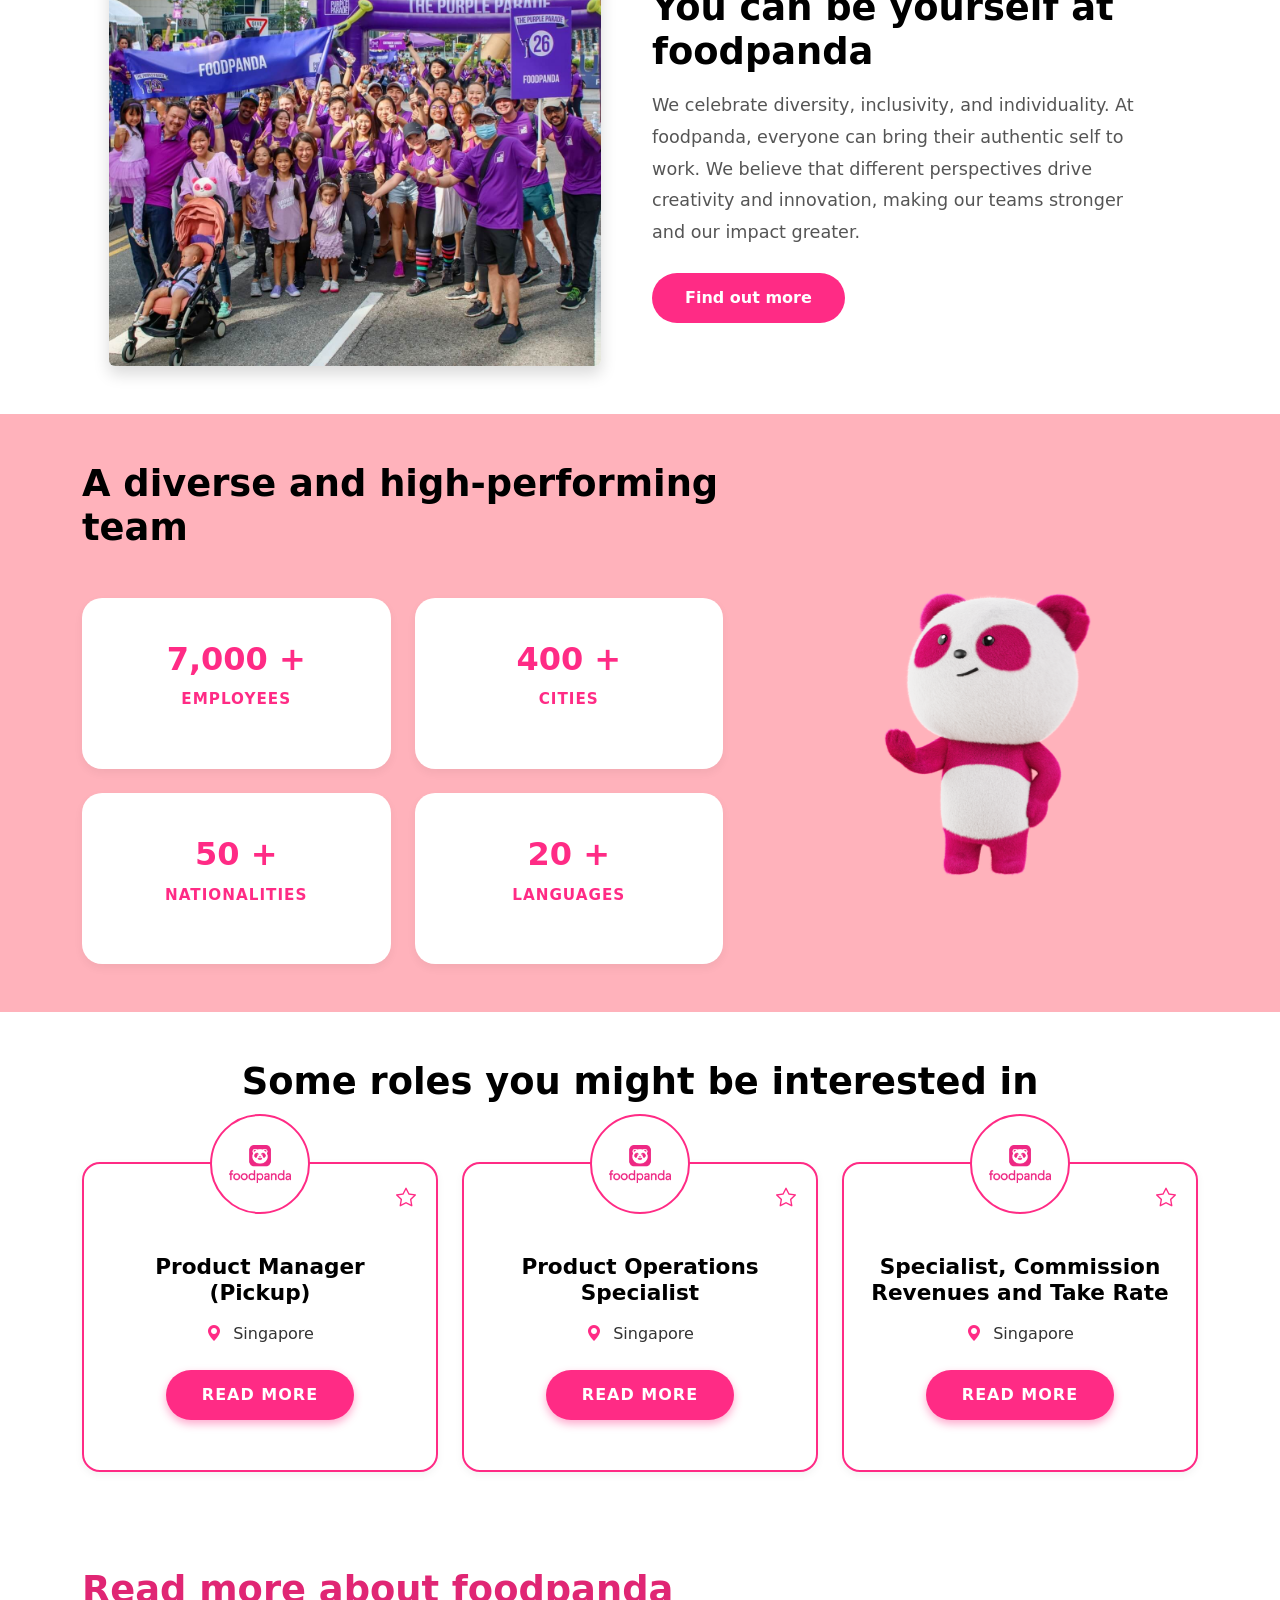
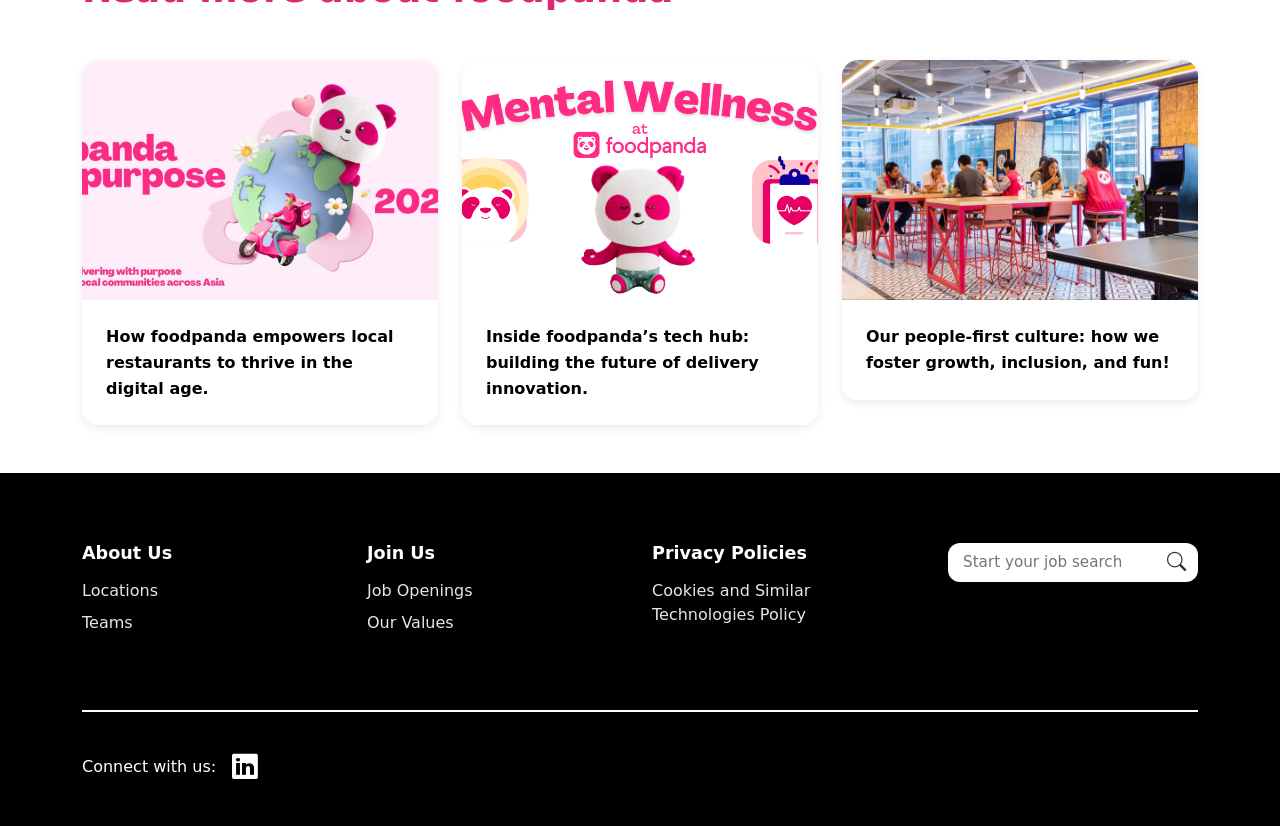
==== commit 94b90657: "minor-update-in-career-page" ====
--- a/career.html
+++ b/career.html
@@ -25,7 +25,7 @@
   <div class="container">
     <!-- Logo -->
     <a class="navbar-brand" href="#">
-      <img src="assets/images/foodpanda-logo.svg" alt="Foodpanda logo">
+      <img src="assets/images/foodpanda-svg-logo.svg" alt="Foodpanda logo">
     </a>
 
     <!-- Toggler button -->
--- a/career.css
+++ b/career.css
@@ -66,6 +66,12 @@
 .btn-language:hover {
   background-color: #e02674;
 }
+/* ===== NAVBAR SHADOW WHEN SCROLLED ===== */
+.navbar-shadow {
+  box-shadow: 0 4px 12px rgba(0, 0, 0, 0.1);
+  transition: box-shadow 0.3s ease;
+}
+
 
 /* Navbar toggler (Bootstrap) */
 .navbar-toggler {
